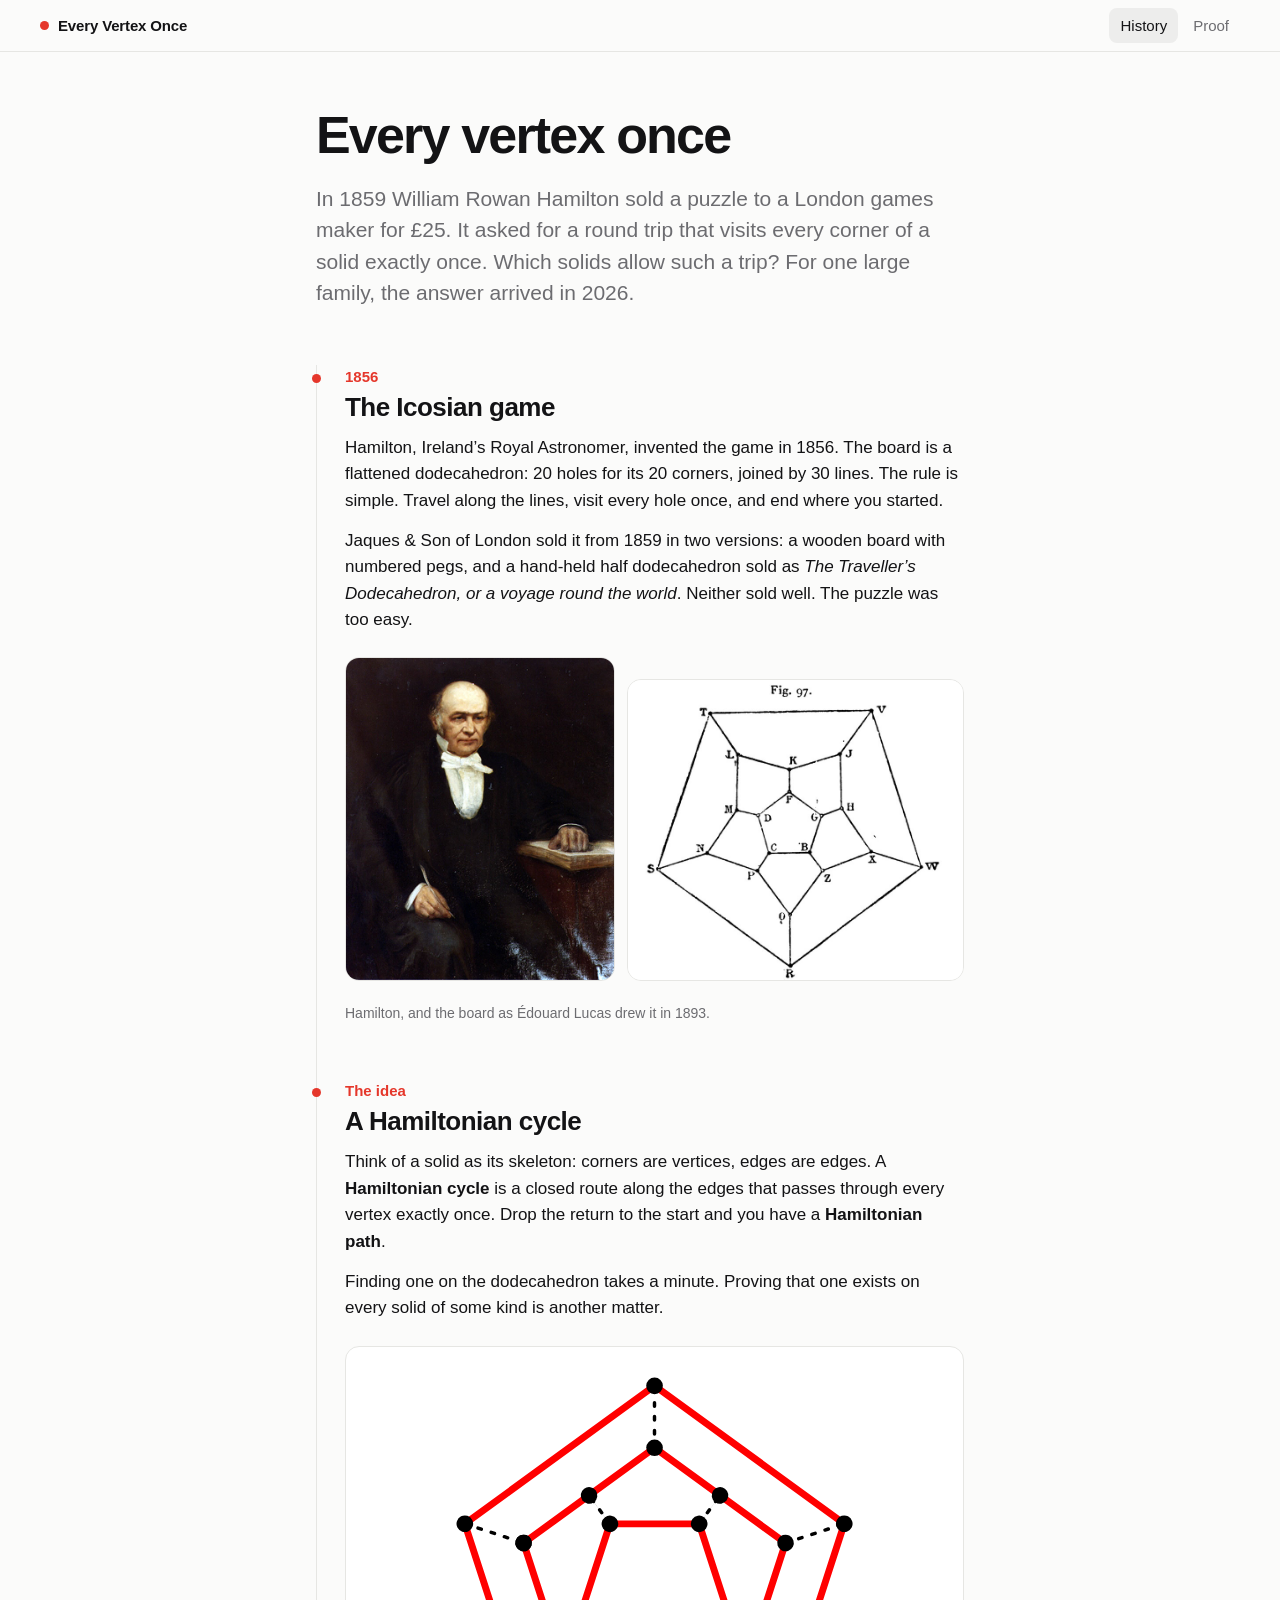
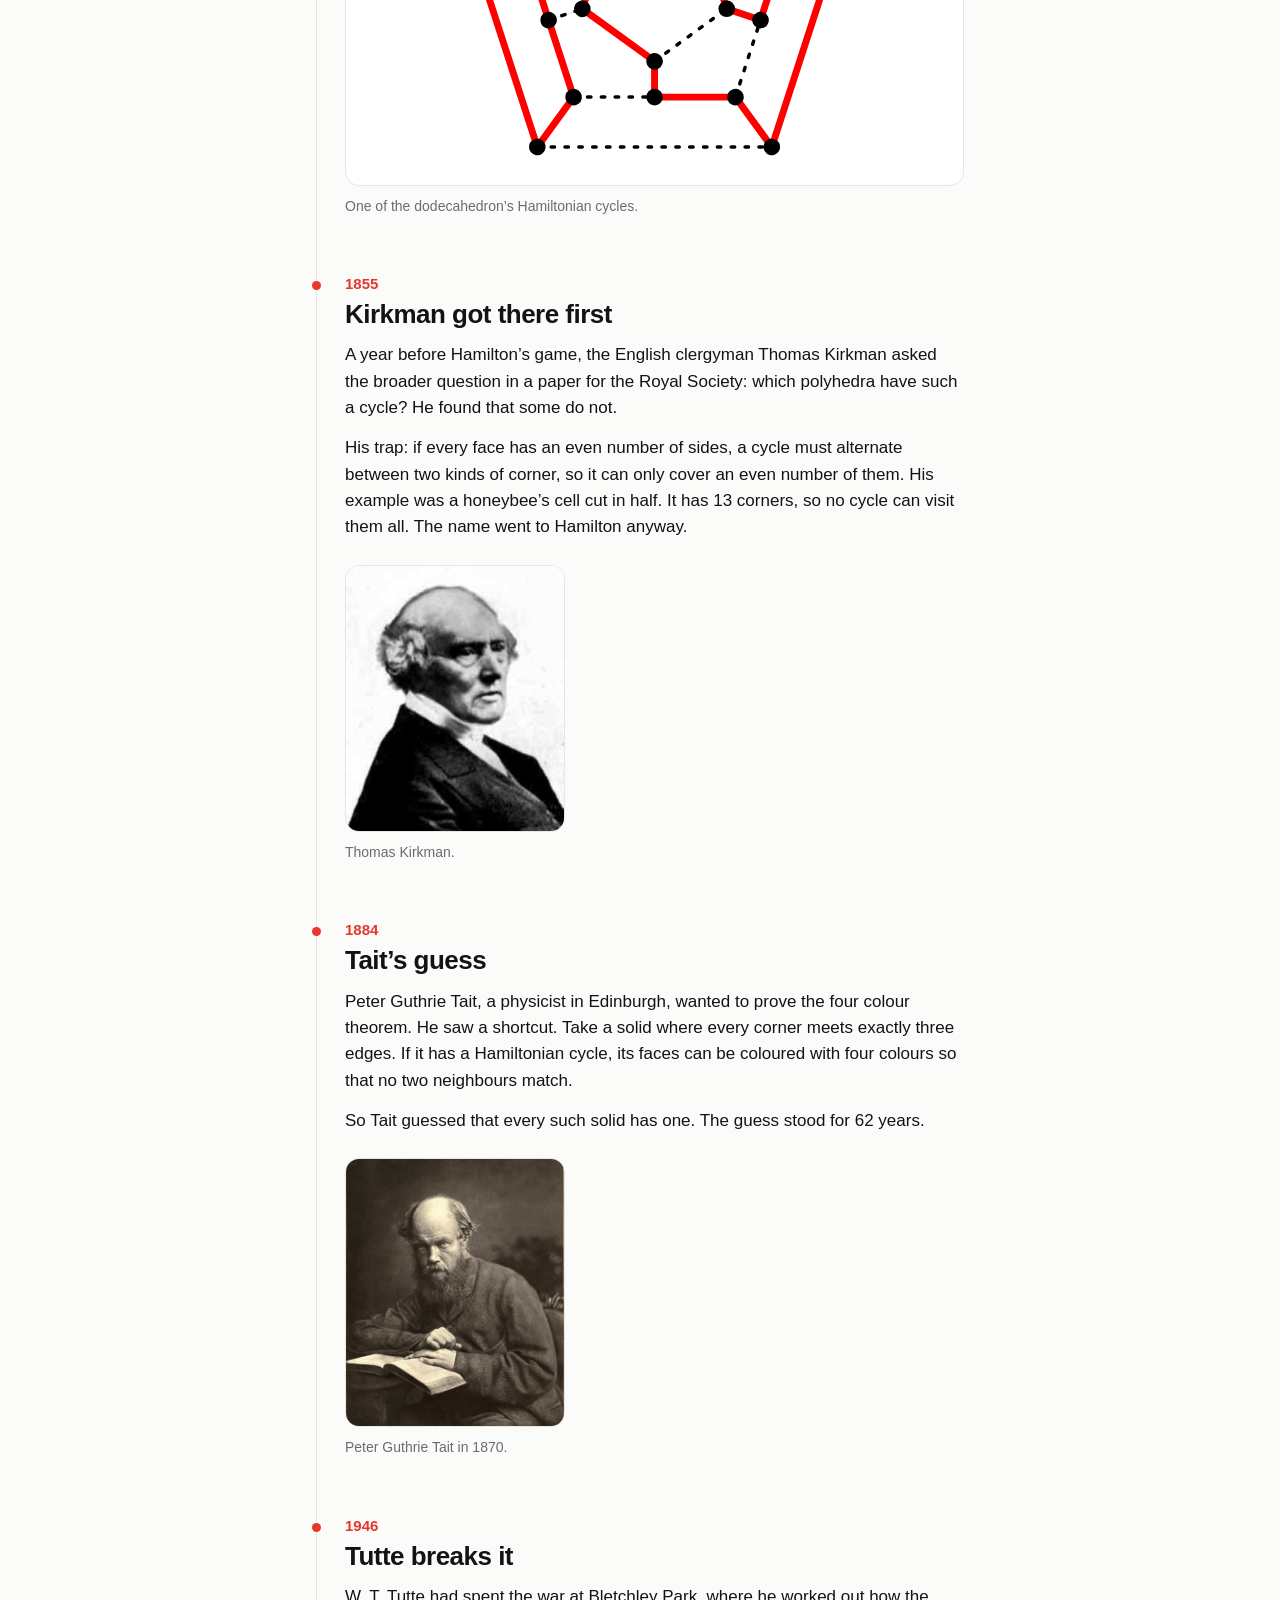
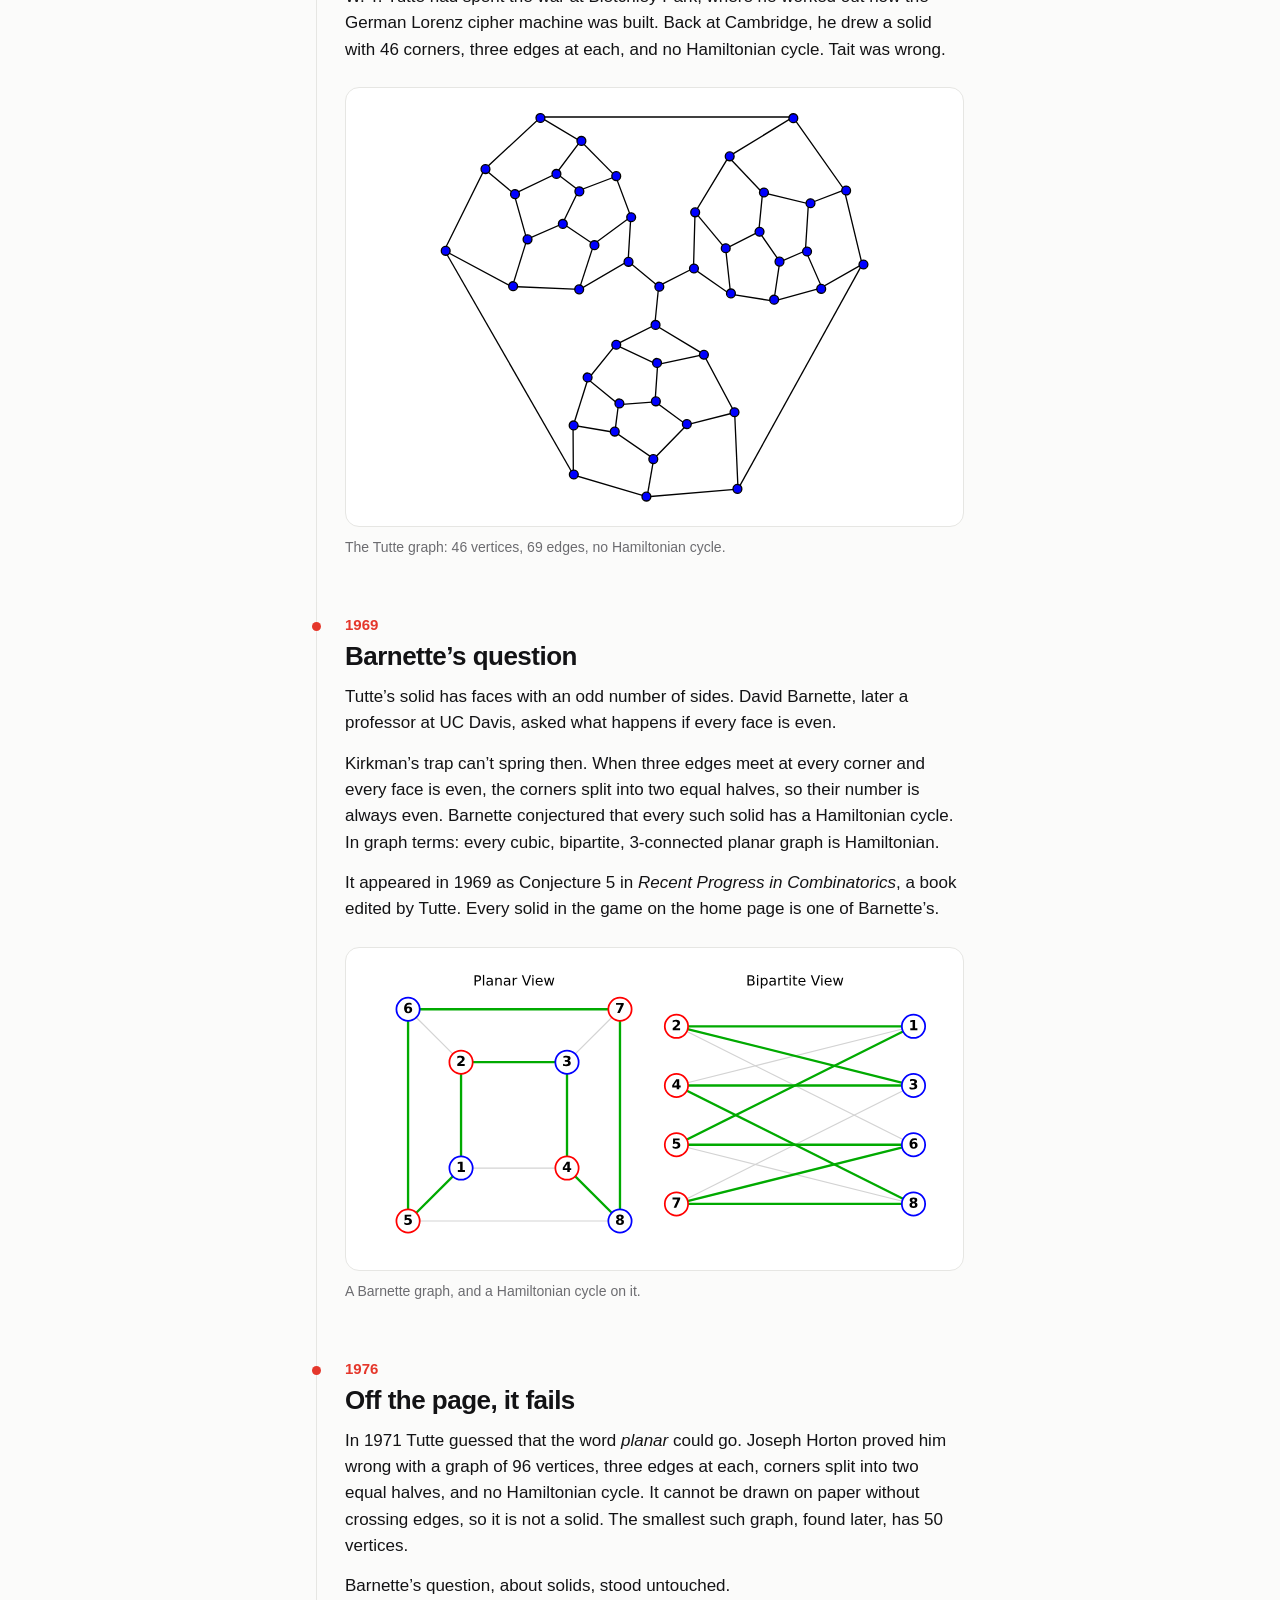
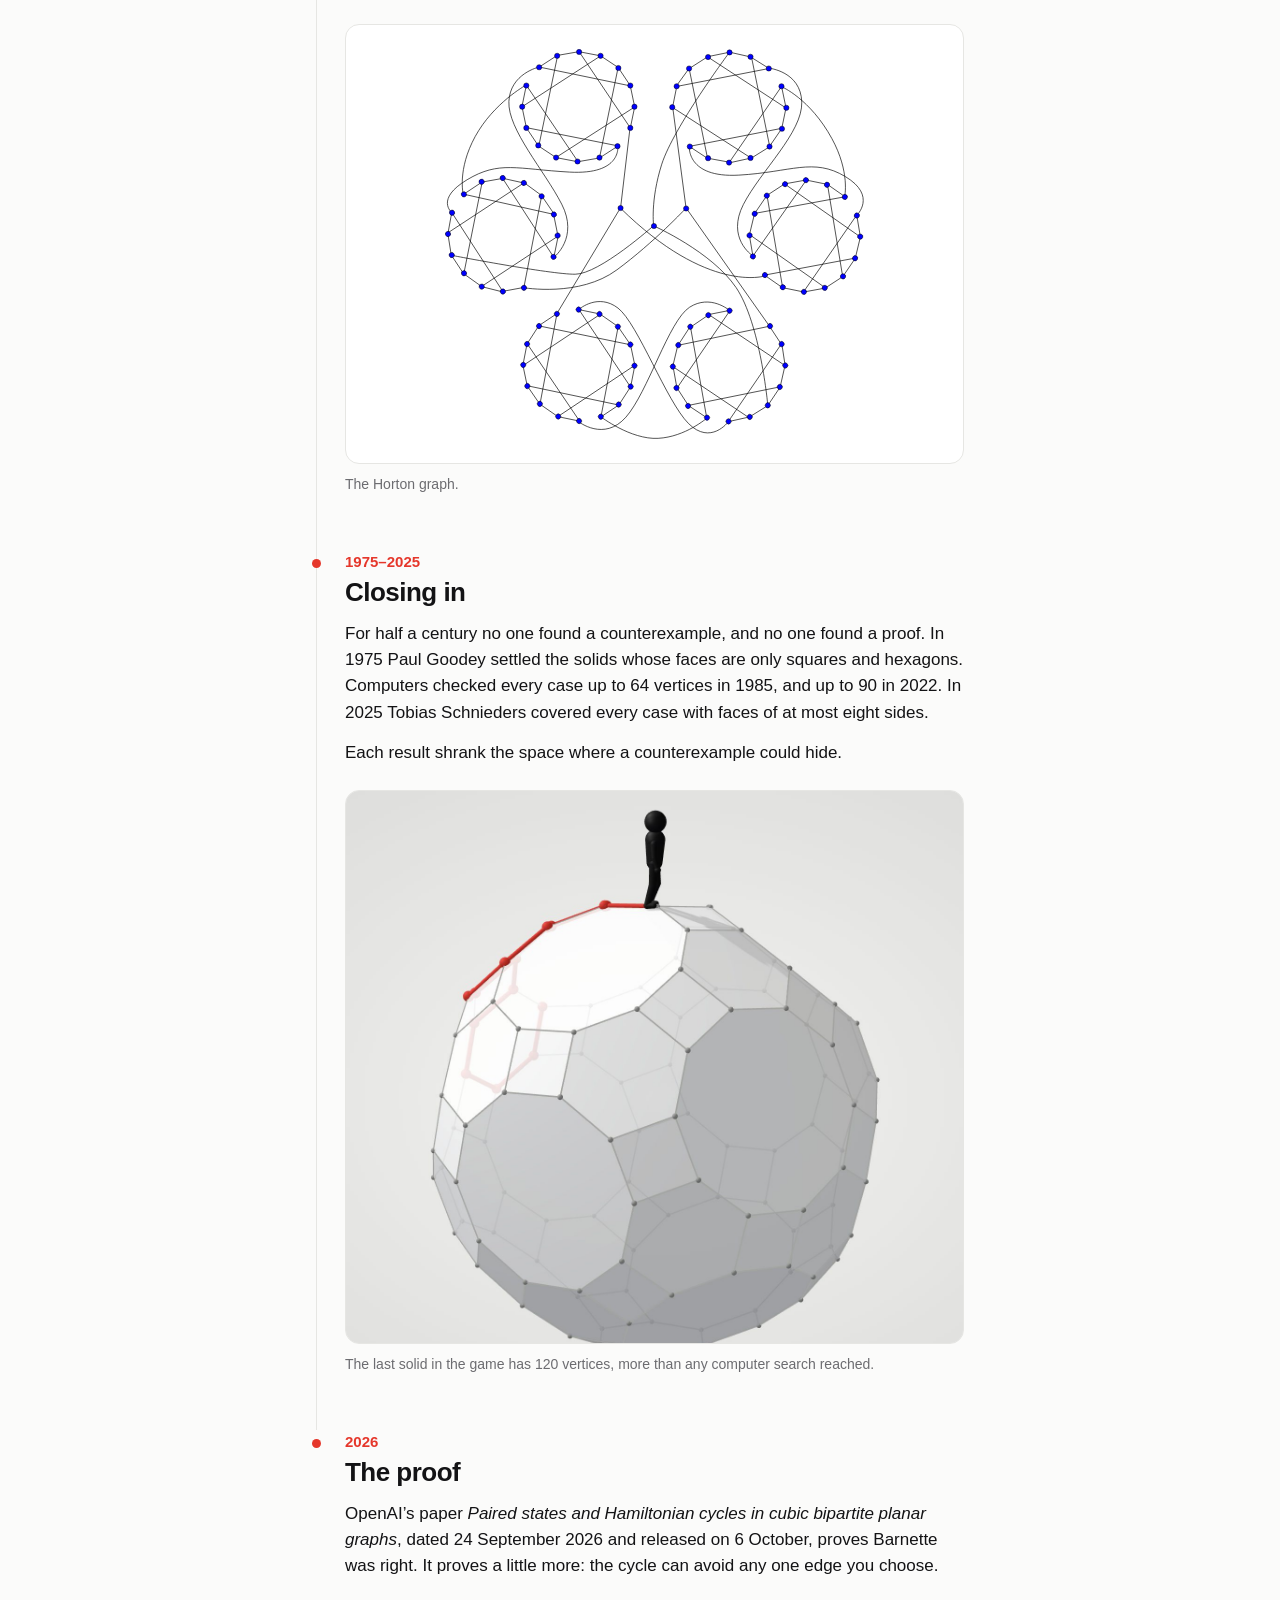
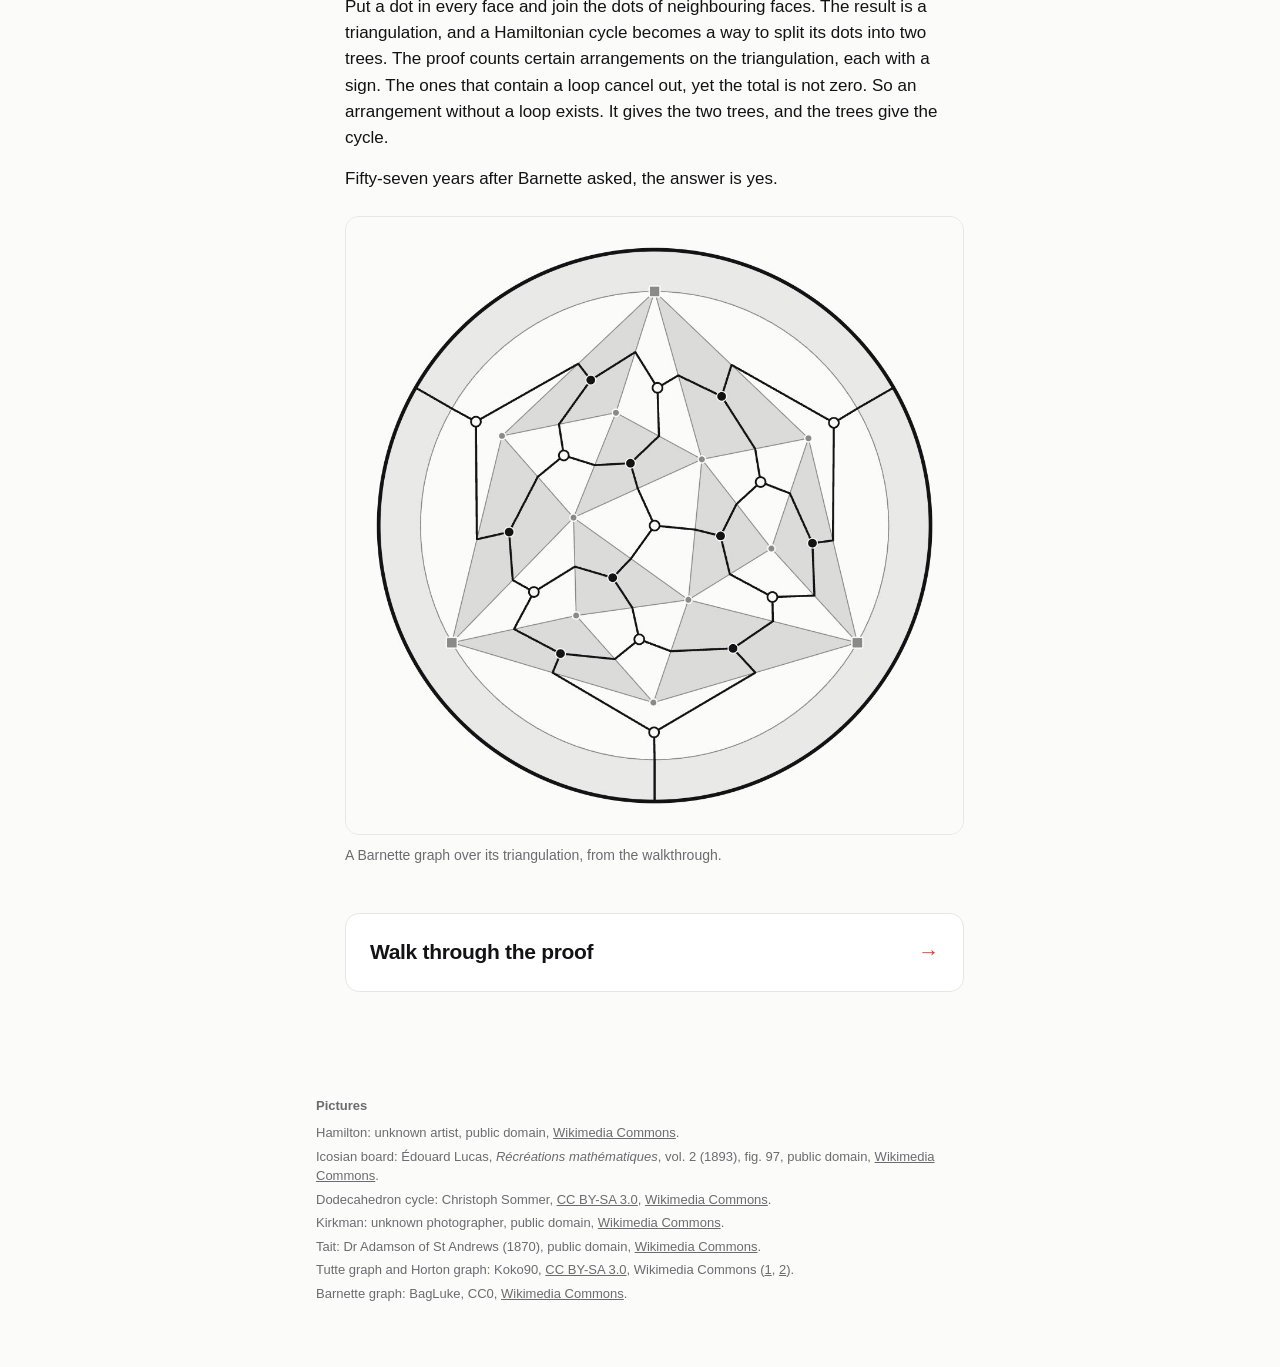
==== history.html @ c7677657 "Every Vertex Once: game, history and proof walkthrough" ====
<!DOCTYPE html>
<html lang="en">
<head>
<meta charset="utf-8">
<meta name="viewport" content="width=device-width, initial-scale=1">
<title>History · Every Vertex Once</title>
<link rel="icon" href="data:image/svg+xml,%3Csvg xmlns=%22http://www.w3.org/2000/svg%22 viewBox=%220 0 16 16%22%3E%3Ccircle cx=%228%22 cy=%228%22 r=%226%22 fill=%22%23e5372b%22/%3E%3C/svg%3E">
<link rel="stylesheet" href="site.css">
<style>
  /* One column, read top to bottom: a year, a heading, a few sentences, a picture. */
  article { max-width: 680px; margin: 0 auto; padding: 56px 16px 96px; }
  h1 { margin: 0 0 20px; font-size: clamp(34px, 6vw, 52px); line-height: 1.05; font-weight: 700; letter-spacing: -0.035em; }
  .lede { margin: 0 0 56px; font-size: 21px; line-height: 1.5; color: var(--muted); }
  section { position: relative; padding: 0 0 56px 28px; border-left: 1px solid var(--rule); }
  section::before { content: ""; position: absolute; left: -5px; top: 9px; width: 9px; height: 9px; border-radius: 50%; background: var(--thread); }
  section:last-of-type { border-left-color: transparent; padding-bottom: 8px; }
  time { display: block; margin-bottom: 4px; font-size: 15px; font-weight: 600; color: var(--thread); font-variant-numeric: tabular-nums; }
  h2 { margin: 0 0 12px; font-size: 26px; line-height: 1.2; font-weight: 650; letter-spacing: -0.02em; }
  p { margin: 0 0 14px; }
  em { font-style: italic; }
  figure { margin: 24px 0 0; }
  figure img { display: block; width: 100%; height: auto; border-radius: var(--radius); background: var(--card); border: 1px solid var(--rule); }
  figure img.drawing { padding: 24px; max-height: 440px; object-fit: contain; }
  @media (prefers-color-scheme: dark) { :root:not([data-theme="light"]) figure img.drawing { background: #f3f3f2; } }
  :root[data-theme="dark"] figure img.drawing { background: #f3f3f2; }
  figure.pair { display: grid; grid-template-columns: 0.8fr 1fr; gap: 12px; align-items: end; }
  figure.pair figcaption { grid-column: 1 / -1; }
  figure.portrait img { width: 220px; }
  figcaption { margin-top: 10px; font-size: 14px; line-height: 1.45; color: var(--muted); }
  .next { display: flex; justify-content: space-between; align-items: center; margin-top: 48px; padding: 22px 24px; font-size: 21px; font-weight: 600; letter-spacing: -0.015em; text-decoration: none; background: var(--card); border: 1px solid var(--rule); border-radius: var(--radius); transition: transform 160ms ease, border-color 160ms ease; }
  .next::after { content: "→"; color: var(--thread); }
  .next:hover { transform: translateY(-2px); border-color: var(--line); }
  footer { max-width: 680px; margin: 0 auto; padding: 0 16px 64px; font-size: 13px; line-height: 1.5; color: var(--muted); }
  footer h3 { margin: 0 0 8px; font-size: 13px; font-weight: 600; }
  footer ul { margin: 0; padding: 0; list-style: none; display: grid; gap: 4px; }
  footer a { color: inherit; }
</style>
</head>
<body>
<header class="sitebar">
  <a class="home" href="./">Every Vertex Once</a>
  <nav><a href="history.html" aria-current="page">History</a><a href="proof.html">Proof</a></nav>
</header>
<article>
<h1>Every vertex once</h1>
<p class="lede">In 1859 William Rowan Hamilton sold a puzzle to a London games maker for £25. It asked for a round trip that visits every corner of a solid exactly once. Which solids allow such a trip? For one large family, the answer arrived in 2026.</p>

<section>
  <time>1856</time>
  <h2>The Icosian game</h2>
  <p>Hamilton, Ireland’s Royal Astronomer, invented the game in 1856. The board is a flattened dodecahedron: 20 holes for its 20 corners, joined by 30 lines. The rule is simple. Travel along the lines, visit every hole once, and end where you started.</p>
  <p>Jaques &amp; Son of London sold it from 1859 in two versions: a wooden board with numbered pegs, and a hand-held half dodecahedron sold as <em>The Traveller’s Dodecahedron, or a voyage round the world</em>. Neither sold well. The puzzle was too easy.</p>
  <figure class="pair">
    <img src="images/hamilton.jpg" width="640" height="768" alt="Painted portrait of William Rowan Hamilton">
    <img src="images/icosian-board-lucas-1893.jpg" width="760" height="680" alt="The Icosian game board: twenty numbered circles joined by lines in the pattern of a flattened dodecahedron">
    <figcaption>Hamilton, and the board as Édouard Lucas drew it in 1893.</figcaption>
  </figure>
</section>

<section>
  <time>The idea</time>
  <h2>A Hamiltonian cycle</h2>
  <p>Think of a solid as its skeleton: corners are vertices, edges are edges. A <strong>Hamiltonian cycle</strong> is a closed route along the edges that passes through every vertex exactly once. Drop the return to the start and you have a <strong>Hamiltonian path</strong>.</p>
  <p>Finding one on the dodecahedron takes a minute. Proving that one exists on every solid of some kind is another matter.</p>
  <figure>
    <img class="drawing" src="images/dodecahedron-hamiltonian-cycle.svg" width="470" height="450" alt="A flattened dodecahedron with a red closed path through all twenty vertices">
    <figcaption>One of the dodecahedron’s Hamiltonian cycles.</figcaption>
  </figure>
</section>

<section>
  <time>1855</time>
  <h2>Kirkman got there first</h2>
  <p>A year before Hamilton’s game, the English clergyman Thomas Kirkman asked the broader question in a paper for the Royal Society: which polyhedra have such a cycle? He found that some do not.</p>
  <p>His trap: if every face has an even number of sides, a cycle must alternate between two kinds of corner, so it can only cover an even number of them. His example was a honeybee’s cell cut in half. It has 13 corners, so no cycle can visit them all. The name went to Hamilton anyway.</p>
  <figure class="portrait">
    <img src="images/kirkman.jpg" width="268" height="326" alt="Photograph of Thomas Kirkman">
    <figcaption>Thomas Kirkman.</figcaption>
  </figure>
</section>

<section>
  <time>1884</time>
  <h2>Tait’s guess</h2>
  <p>Peter Guthrie Tait, a physicist in Edinburgh, wanted to prove the four colour theorem. He saw a shortcut. Take a solid where every corner meets exactly three edges. If it has a Hamiltonian cycle, its faces can be coloured with four colours so that no two neighbours match.</p>
  <p>So Tait guessed that every such solid has one. The guess stood for 62 years.</p>
  <figure class="portrait">
    <img src="images/tait.jpg" width="960" height="1176" alt="Photograph of Peter Guthrie Tait">
    <figcaption>Peter Guthrie Tait in 1870.</figcaption>
  </figure>
</section>

<section>
  <time>1946</time>
  <h2>Tutte breaks it</h2>
  <p>W. T. Tutte had spent the war at Bletchley Park, where he worked out how the German Lorenz cipher machine was built. Back at Cambridge, he drew a solid with 46 corners, three edges at each, and no Hamiltonian cycle. Tait was wrong.</p>
  <figure>
    <img class="drawing" src="images/tutte-graph.svg" width="584" height="530" alt="The Tutte graph: 46 vertices built from three identical pieces">
    <figcaption>The Tutte graph: 46 vertices, 69 edges, no Hamiltonian cycle.</figcaption>
  </figure>
</section>

<section>
  <time>1969</time>
  <h2>Barnette’s question</h2>
  <p>Tutte’s solid has faces with an odd number of sides. David Barnette, later a professor at UC Davis, asked what happens if every face is even.</p>
  <p>Kirkman’s trap can’t spring then. When three edges meet at every corner and every face is even, the corners split into two equal halves, so their number is always even. Barnette conjectured that every such solid has a Hamiltonian cycle. In graph terms: every cubic, bipartite, 3-connected planar graph is Hamiltonian.</p>
  <p>It appeared in 1969 as Conjecture 5 in <em>Recent Progress in Combinatorics</em>, a book edited by Tutte. Every solid in the game on the home page is one of Barnette’s.</p>
  <figure>
    <img class="drawing" src="images/barnette-graph.svg" width="651" height="314" alt="A graph with only even faces drawn twice, the second time with a Hamiltonian cycle highlighted">
    <figcaption>A Barnette graph, and a Hamiltonian cycle on it.</figcaption>
  </figure>
</section>

<section>
  <time>1976</time>
  <h2>Off the page, it fails</h2>
  <p>In 1971 Tutte guessed that the word <em>planar</em> could go. Joseph Horton proved him wrong with a graph of 96 vertices, three edges at each, corners split into two equal halves, and no Hamiltonian cycle. It cannot be drawn on paper without crossing edges, so it is not a solid. The smallest such graph, found later, has 50 vertices.</p>
  <p>Barnette’s question, about solids, stood untouched.</p>
  <figure>
    <img class="drawing" src="images/horton-graph.svg" width="868" height="809" alt="The Horton graph: 96 vertices with many crossing edges">
    <figcaption>The Horton graph.</figcaption>
  </figure>
</section>

<section>
  <time>1975–2025</time>
  <h2>Closing in</h2>
  <p>For half a century no one found a counterexample, and no one found a proof. In 1975 Paul Goodey settled the solids whose faces are only squares and hexagons. Computers checked every case up to 64 vertices in 1985, and up to 90 in 2022. In 2025 Tobias Schnieders covered every case with faces of at most eight sides.</p>
  <p>Each result shrank the space where a counterexample could hide.</p>
  <figure>
    <img src="images/solid-120.jpg" width="1320" height="1180" alt="The truncated icosidodecahedron from the game, with the runner and the first red edges of his cycle">
    <figcaption>The last solid in the game has 120 vertices, more than any computer search reached.</figcaption>
  </figure>
</section>

<section>
  <time>2026</time>
  <h2>The proof</h2>
  <p>OpenAI’s paper <em>Paired states and Hamiltonian cycles in cubic bipartite planar graphs</em>, dated 24 September 2026 and released on 6 October, proves Barnette was right. It proves a little more: the cycle can avoid any one edge you choose.</p>
  <p>Put a dot in every face and join the dots of neighbouring faces. The result is a triangulation, and a Hamiltonian cycle becomes a way to split its dots into two trees. The proof counts certain arrangements on the triangulation, each with a sign. The ones that contain a loop cancel out, yet the total is not zero. So an arrangement without a loop exists. It gives the two trees, and the trees give the cycle.</p>
  <p>Fifty-seven years after Barnette asked, the answer is yes.</p>
  <figure>
    <img src="images/proof-figure.jpg" width="1050" height="1050" alt="A Barnette graph drawn over its dual triangulation, from the proof walkthrough">
    <figcaption>A Barnette graph over its triangulation, from the walkthrough.</figcaption>
  </figure>
  <a class="next" href="proof.html">Walk through the proof</a>
</section>
</article>
<footer>
  <h3>Pictures</h3>
  <ul>
    <li>Hamilton: unknown artist, public domain, <a href="https://commons.wikimedia.org/wiki/File:William_Rowan_Hamilton_painting.jpg">Wikimedia Commons</a>.</li>
    <li>Icosian board: Édouard Lucas, <em>Récréations mathématiques</em>, vol. 2 (1893), fig. 97, public domain, <a href="https://commons.wikimedia.org/wiki/File:Lucas_-_R%C3%A9cr%C3%A9ations_math%C3%A9matiques,_tome_2,_1893.pdf">Wikimedia Commons</a>.</li>
    <li>Dodecahedron cycle: Christoph Sommer, <a href="https://creativecommons.org/licenses/by-sa/3.0/">CC BY-SA 3.0</a>, <a href="https://commons.wikimedia.org/wiki/File:Hamiltonian_path.svg">Wikimedia Commons</a>.</li>
    <li>Kirkman: unknown photographer, public domain, <a href="https://commons.wikimedia.org/wiki/File:Thomas_P_Kirkman.jpg">Wikimedia Commons</a>.</li>
    <li>Tait: Dr Adamson of St Andrews (1870), public domain, <a href="https://commons.wikimedia.org/wiki/File:Tait_Peter_Guthrie_(cropped).jpg">Wikimedia Commons</a>.</li>
    <li>Tutte graph and Horton graph: Koko90, <a href="https://creativecommons.org/licenses/by-sa/3.0/">CC BY-SA 3.0</a>, Wikimedia Commons (<a href="https://commons.wikimedia.org/wiki/File:Tutte_graph.svg">1</a>, <a href="https://commons.wikimedia.org/wiki/File:Horton_graph.svg">2</a>).</li>
    <li>Barnette graph: BagLuke, CC0, <a href="https://commons.wikimedia.org/wiki/File:Barnette%27s_conjecture.svg">Wikimedia Commons</a>.</li>
  </ul>
</footer>
</body>
</html>
---- site.css ----
/* Every Vertex Once: shared tokens, type and the bar at the top of the reading pages.
   The game reads --solid, --line, --ink and --thread to colour its scene. */

:root {
  --ground: #dededc;
  --glow: #f3f3f2;
  --solid: #ffffff;
  --paper: #fbfbfa;
  --card: #ffffff;
  --line: #a4a4a1;
  --rule: #e6e6e3;
  --ink: #131315;
  --muted: #6c6c70;
  --thread: #e5372b;
  --sans: -apple-system, BlinkMacSystemFont, "SF Pro Text", "Inter", "Segoe UI", Roboto, Helvetica, Arial, sans-serif;
  --radius: 14px;
  --radius-s: 8px;
  color-scheme: light;
}
@media (prefers-color-scheme: dark) {
  :root:not([data-theme="light"]) {
    --ground: #0a0a0c; --glow: #1b1b1f; --solid: #3b3b41; --paper: #0e0e10; --card: #18181b;
    --line: #74747c; --rule: #26262a; --ink: #efeeea; --muted: #9d9da3; --thread: #ff4f3d;
    color-scheme: dark;
  }
}
:root[data-theme="dark"] {
  --ground: #0a0a0c; --glow: #1b1b1f; --solid: #3b3b41; --paper: #0e0e10; --card: #18181b;
  --line: #74747c; --rule: #26262a; --ink: #efeeea; --muted: #9d9da3; --thread: #ff4f3d;
  color-scheme: dark;
}

* { box-sizing: border-box; }
html { -webkit-text-size-adjust: 100%; }
body {
  margin: 0; background: var(--paper); color: var(--ink);
  font: 17px/1.55 var(--sans); -webkit-font-smoothing: antialiased; font-feature-settings: "lnum" 1;
}
a { color: inherit; }
:focus-visible { outline: 2px solid var(--thread); outline-offset: 3px; border-radius: 4px; }

/* The bar: home on the left, the two pages on the right. */
.sitebar {
  display: flex; align-items: center; justify-content: space-between; gap: 16px;
  height: 52px; padding: 0 max(16px, calc((100vw - 1240px) / 2 + 20px));
  border-bottom: 1px solid var(--rule); font-size: 15px;
}
.sitebar a { color: inherit; text-decoration: none; }
.sitebar .home { display: inline-flex; align-items: center; gap: 9px; font-weight: 600; letter-spacing: -0.01em; white-space: nowrap; }
.sitebar .home::before { content: ""; width: 9px; height: 9px; border-radius: 50%; background: var(--thread); }
.sitebar nav { display: flex; gap: 4px; }
.sitebar nav a { padding: 6px 11px; border-radius: var(--radius-s); color: var(--muted); white-space: nowrap; }
.sitebar nav a:hover { color: var(--ink); }
.sitebar nav a[aria-current="page"] { color: var(--ink); background: color-mix(in srgb, var(--ink) 6%, transparent); }
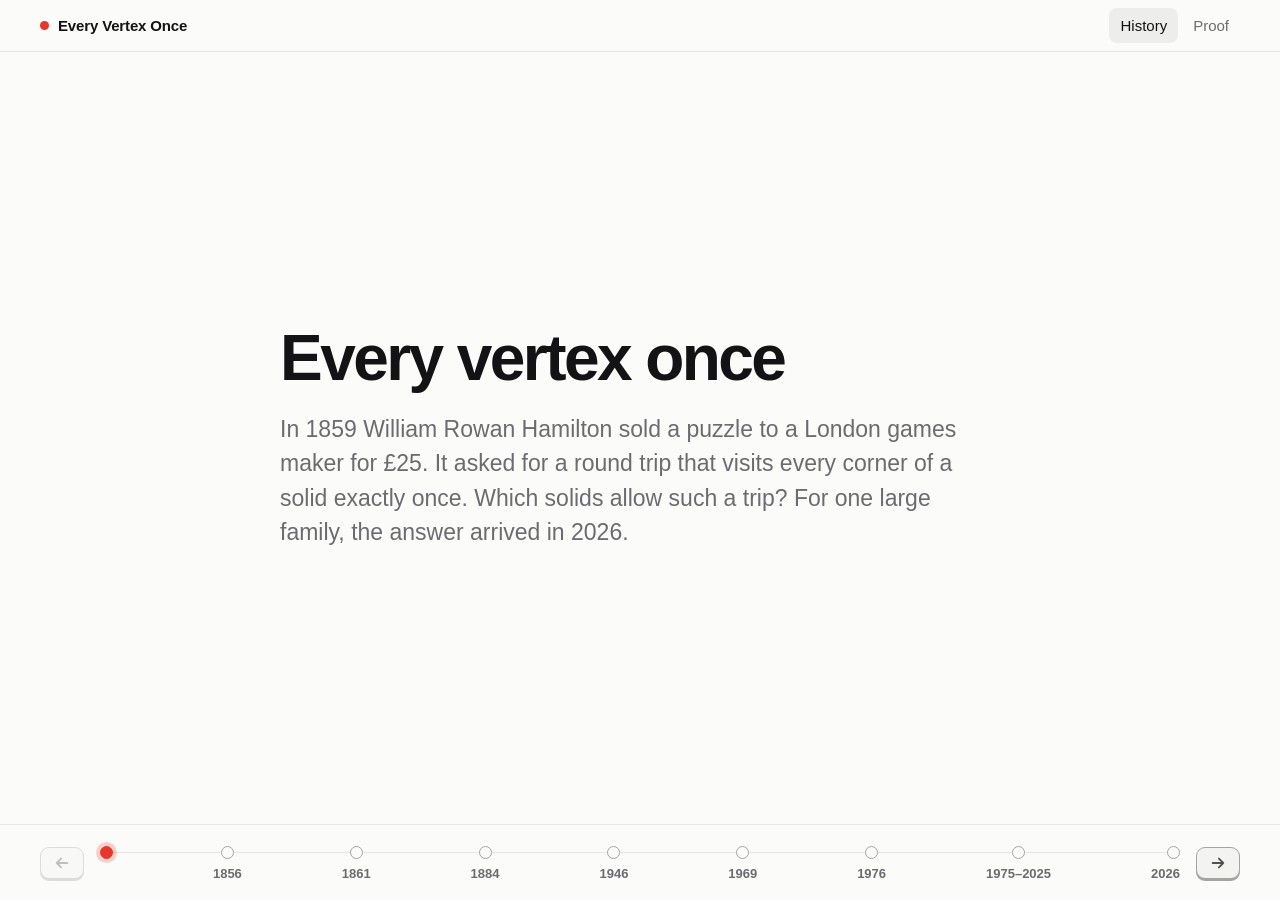
==== commit c80539fb: "Fit every page on one screen; history as a timeline; quieter walkthrough" ====
--- a/history.html
+++ b/history.html
@@ -7,33 +7,77 @@
 <link rel="icon" href="data:image/svg+xml,%3Csvg xmlns=%22http://www.w3.org/2000/svg%22 viewBox=%220 0 16 16%22%3E%3Ccircle cx=%228%22 cy=%228%22 r=%226%22 fill=%22%23e5372b%22/%3E%3C/svg%3E">
 <link rel="stylesheet" href="site.css">
 <style>
-  /* One column, read top to bottom: a year, a heading, a few sentences, a picture. */
-  article { max-width: 680px; margin: 0 auto; padding: 56px 16px 96px; }
-  h1 { margin: 0 0 20px; font-size: clamp(34px, 6vw, 52px); line-height: 1.05; font-weight: 700; letter-spacing: -0.035em; }
-  .lede { margin: 0 0 56px; font-size: 21px; line-height: 1.5; color: var(--muted); }
-  section { position: relative; padding: 0 0 56px 28px; border-left: 1px solid var(--rule); }
-  section::before { content: ""; position: absolute; left: -5px; top: 9px; width: 9px; height: 9px; border-radius: 50%; background: var(--thread); }
-  section:last-of-type { border-left-color: transparent; padding-bottom: 8px; }
-  time { display: block; margin-bottom: 4px; font-size: 15px; font-weight: 600; color: var(--thread); font-variant-numeric: tabular-nums; }
-  h2 { margin: 0 0 12px; font-size: 26px; line-height: 1.2; font-weight: 650; letter-spacing: -0.02em; }
-  p { margin: 0 0 14px; }
-  em { font-style: italic; }
-  figure { margin: 24px 0 0; }
-  figure img { display: block; width: 100%; height: auto; border-radius: var(--radius); background: var(--card); border: 1px solid var(--rule); }
-  figure img.drawing { padding: 24px; max-height: 440px; object-fit: contain; }
-  @media (prefers-color-scheme: dark) { :root:not([data-theme="light"]) figure img.drawing { background: #f3f3f2; } }
-  :root[data-theme="dark"] figure img.drawing { background: #f3f3f2; }
-  figure.pair { display: grid; grid-template-columns: 0.8fr 1fr; gap: 12px; align-items: end; }
-  figure.pair figcaption { grid-column: 1 / -1; }
-  figure.portrait img { width: 220px; }
-  figcaption { margin-top: 10px; font-size: 14px; line-height: 1.45; color: var(--muted); }
-  .next { display: flex; justify-content: space-between; align-items: center; margin-top: 48px; padding: 22px 24px; font-size: 21px; font-weight: 600; letter-spacing: -0.015em; text-decoration: none; background: var(--card); border: 1px solid var(--rule); border-radius: var(--radius); transition: transform 160ms ease, border-color 160ms ease; }
+  /* One screen: a row of slides you move through, and a rail of years that follows. */
+  html, body { height: 100%; }
+  body { display: flex; flex-direction: column; overflow: hidden; }
+
+  .track { flex: 1; min-height: 0; display: flex; overflow-x: auto; overflow-y: hidden; scroll-snap-type: x mandatory; scrollbar-width: none; overscroll-behavior-x: contain; }
+  .track::-webkit-scrollbar { display: none; }
+  .slide {
+    flex: 0 0 100%; scroll-snap-align: start; scroll-snap-stop: always; overflow-y: auto;
+    display: grid; grid-template-columns: minmax(0, 460px) minmax(0, 1fr); gap: 56px; align-items: center;
+    padding: 32px max(24px, calc((100vw - 1240px) / 2 + 20px));
+  }
+  .slide.open { grid-template-columns: minmax(0, 720px); justify-content: center; }
+
+  h1 { margin: 0 0 20px; font-size: clamp(40px, 6vw, 64px); line-height: 1.02; font-weight: 700; letter-spacing: -0.04em; }
+  .lede { margin: 0; font-size: clamp(19px, 1.8vw, 23px); line-height: 1.5; color: var(--muted); }
+  time { display: block; margin-bottom: 6px; font-size: 15px; font-weight: 600; color: var(--thread); font-variant-numeric: tabular-nums; }
+  h2 { margin: 0 0 14px; font-size: clamp(26px, 2.6vw, 34px); line-height: 1.15; font-weight: 650; letter-spacing: -0.025em; }
+  p { margin: 0 0 12px; }
+  .next { display: inline-flex; gap: 10px; margin-top: 12px; padding: 12px 18px; font-weight: 600; text-decoration: none; background: var(--card); border: 1px solid var(--rule); border-radius: var(--radius-s); }
   .next::after { content: "→"; color: var(--thread); }
-  .next:hover { transform: translateY(-2px); border-color: var(--line); }
-  footer { max-width: 680px; margin: 0 auto; padding: 0 16px 64px; font-size: 13px; line-height: 1.5; color: var(--muted); }
-  footer h3 { margin: 0 0 8px; font-size: 13px; font-weight: 600; }
-  footer ul { margin: 0; padding: 0; list-style: none; display: grid; gap: 4px; }
-  footer a { color: inherit; }
+  .next:hover { border-color: var(--line); }
+
+  /* Pictures fit the screen; a pair is a portrait and the thing it is known for. */
+  figure { margin: 0; display: flex; flex-direction: column; align-items: center; justify-content: center; min-width: 0; }
+  figure img { display: block; max-width: 100%; max-height: calc(100svh - 280px); width: auto; height: auto; border-radius: var(--radius); background: var(--card); border: 1px solid var(--rule); }
+  .pair { display: flex; gap: 12px; align-items: flex-end; justify-content: center; max-width: 100%; }
+  .pair img { min-width: 0; }
+  .pair img:first-child { max-width: 32%; }
+  .pair img:last-child { max-width: 66%; }
+  img.drawing { padding: 20px; background: #fbfbfa; }
+  figcaption { margin-top: 12px; font-size: 14px; line-height: 1.45; color: var(--muted); text-align: center; max-width: 52ch; }
+  figcaption small { display: block; font-size: 12px; }
+  figcaption a { color: inherit; }
+
+  /* The rail: a dot per slide, filled red up to where you are. */
+  .rail { display: flex; align-items: center; gap: 16px; height: 76px; padding: 0 max(16px, calc((100vw - 1240px) / 2 + 20px)); border-top: 1px solid var(--rule); }
+  .rail ol { position: relative; flex: 1; display: flex; justify-content: space-between; margin: 0; padding: 0; list-style: none; }
+  .rail ol::before, .rail ol::after { content: ""; position: absolute; left: 6px; right: 6px; top: 6px; height: 1px; background: var(--rule); }
+  .rail ol::after { right: auto; width: var(--done, 0); background: var(--thread); transition: width 300ms ease; }
+  .rail li button {
+    position: relative; z-index: 1; display: flex; flex-direction: column; align-items: center; gap: 8px; padding: 0; border: 0; background: none;
+    font: 600 13px/1 var(--sans); color: var(--muted); cursor: pointer; font-variant-numeric: tabular-nums; white-space: nowrap;
+  }
+  .rail li button::before { content: ""; width: 13px; height: 13px; border-radius: 50%; box-sizing: border-box; background: var(--paper); border: 1.5px solid var(--line); transition: background 200ms, border-color 200ms; }
+  .rail li.done button::before { background: var(--thread); border-color: var(--thread); }
+  .rail li button:hover, .rail li button[aria-current] { color: var(--ink); }
+  .rail li button[aria-current]::before { box-shadow: 0 0 0 4px color-mix(in srgb, var(--thread) 22%, transparent); }
+  .rail li:first-child button { align-items: flex-start; }
+  .rail li:last-child button { align-items: flex-end; }
+
+  /* The keys, as in the game. */
+  .key {
+    flex: none; display: grid; place-items: center; width: 44px; height: 32px; padding: 0; cursor: pointer; color: var(--ink);
+    border: 1px solid var(--line); border-radius: 9px; background: var(--glow); box-shadow: 0 2px 0 var(--line);
+    transition: transform 80ms ease-out, box-shadow 80ms ease-out, opacity 150ms;
+  }
+  .key:active { transform: translateY(2px); box-shadow: 0 0 0 var(--line); }
+  .key:disabled { opacity: .35; cursor: default; }
+  .key svg { width: 16px; height: 16px; opacity: .72; }
+
+  /* On a phone: picture above, words below; the rail keeps only the current year. */
+  @media (max-width: 800px) {
+    .slide, .slide.open { grid-template-columns: minmax(0, 1fr); align-content: start; gap: 20px; padding: 20px 16px 28px; }
+    .slide.open { align-content: center; }
+    figure { order: -1; }
+    figure img { max-height: 34svh; }
+    .rail { gap: 10px; height: 64px; }
+    .rail li button { font-size: 0; gap: 0; }
+    .rail li button[aria-current] { font-size: 12px; gap: 6px; }
+  }
+  @media (prefers-reduced-motion: reduce) { .rail ol::after { transition: none; } }
 </style>
 </head>
 <body>
@@ -41,123 +85,197 @@
   <a class="home" href="./">Every Vertex Once</a>
   <nav><a href="history.html" aria-current="page">History</a><a href="proof.html">Proof</a></nav>
 </header>
-<article>
-<h1>Every vertex once</h1>
-<p class="lede">In 1859 William Rowan Hamilton sold a puzzle to a London games maker for £25. It asked for a round trip that visits every corner of a solid exactly once. Which solids allow such a trip? For one large family, the answer arrived in 2026.</p>
-
-<section>
-  <time>1856</time>
-  <h2>The Icosian game</h2>
-  <p>Hamilton, Ireland’s Royal Astronomer, invented the game in 1856. The board is a flattened dodecahedron: 20 holes for its 20 corners, joined by 30 lines. The rule is simple. Travel along the lines, visit every hole once, and end where you started.</p>
-  <p>Jaques &amp; Son of London sold it from 1859 in two versions: a wooden board with numbered pegs, and a hand-held half dodecahedron sold as <em>The Traveller’s Dodecahedron, or a voyage round the world</em>. Neither sold well. The puzzle was too easy.</p>
-  <figure class="pair">
-    <img src="images/hamilton.jpg" width="640" height="768" alt="Painted portrait of William Rowan Hamilton">
-    <img src="images/icosian-board-lucas-1893.jpg" width="760" height="680" alt="The Icosian game board: twenty numbered circles joined by lines in the pattern of a flattened dodecahedron">
-    <figcaption>Hamilton, and the board as Édouard Lucas drew it in 1893.</figcaption>
-  </figure>
-</section>
-
-<section>
-  <time>The idea</time>
-  <h2>A Hamiltonian cycle</h2>
-  <p>Think of a solid as its skeleton: corners are vertices, edges are edges. A <strong>Hamiltonian cycle</strong> is a closed route along the edges that passes through every vertex exactly once. Drop the return to the start and you have a <strong>Hamiltonian path</strong>.</p>
-  <p>Finding one on the dodecahedron takes a minute. Proving that one exists on every solid of some kind is another matter.</p>
-  <figure>
-    <img class="drawing" src="images/dodecahedron-hamiltonian-cycle.svg" width="470" height="450" alt="A flattened dodecahedron with a red closed path through all twenty vertices">
-    <figcaption>One of the dodecahedron’s Hamiltonian cycles.</figcaption>
-  </figure>
-</section>
-
-<section>
-  <time>1855</time>
-  <h2>Kirkman got there first</h2>
-  <p>A year before Hamilton’s game, the English clergyman Thomas Kirkman asked the broader question in a paper for the Royal Society: which polyhedra have such a cycle? He found that some do not.</p>
-  <p>His trap: if every face has an even number of sides, a cycle must alternate between two kinds of corner, so it can only cover an even number of them. His example was a honeybee’s cell cut in half. It has 13 corners, so no cycle can visit them all. The name went to Hamilton anyway.</p>
-  <figure class="portrait">
-    <img src="images/kirkman.jpg" width="268" height="326" alt="Photograph of Thomas Kirkman">
-    <figcaption>Thomas Kirkman.</figcaption>
-  </figure>
-</section>
-
-<section>
-  <time>1884</time>
-  <h2>Tait’s guess</h2>
-  <p>Peter Guthrie Tait, a physicist in Edinburgh, wanted to prove the four colour theorem. He saw a shortcut. Take a solid where every corner meets exactly three edges. If it has a Hamiltonian cycle, its faces can be coloured with four colours so that no two neighbours match.</p>
-  <p>So Tait guessed that every such solid has one. The guess stood for 62 years.</p>
-  <figure class="portrait">
-    <img src="images/tait.jpg" width="960" height="1176" alt="Photograph of Peter Guthrie Tait">
-    <figcaption>Peter Guthrie Tait in 1870.</figcaption>
-  </figure>
-</section>
-
-<section>
-  <time>1946</time>
-  <h2>Tutte breaks it</h2>
-  <p>W. T. Tutte had spent the war at Bletchley Park, where he worked out how the German Lorenz cipher machine was built. Back at Cambridge, he drew a solid with 46 corners, three edges at each, and no Hamiltonian cycle. Tait was wrong.</p>
-  <figure>
-    <img class="drawing" src="images/tutte-graph.svg" width="584" height="530" alt="The Tutte graph: 46 vertices built from three identical pieces">
-    <figcaption>The Tutte graph: 46 vertices, 69 edges, no Hamiltonian cycle.</figcaption>
-  </figure>
-</section>
-
-<section>
-  <time>1969</time>
-  <h2>Barnette’s question</h2>
-  <p>Tutte’s solid has faces with an odd number of sides. David Barnette, later a professor at UC Davis, asked what happens if every face is even.</p>
-  <p>Kirkman’s trap can’t spring then. When three edges meet at every corner and every face is even, the corners split into two equal halves, so their number is always even. Barnette conjectured that every such solid has a Hamiltonian cycle. In graph terms: every cubic, bipartite, 3-connected planar graph is Hamiltonian.</p>
-  <p>It appeared in 1969 as Conjecture 5 in <em>Recent Progress in Combinatorics</em>, a book edited by Tutte. Every solid in the game on the home page is one of Barnette’s.</p>
-  <figure>
-    <img class="drawing" src="images/barnette-graph.svg" width="651" height="314" alt="A graph with only even faces drawn twice, the second time with a Hamiltonian cycle highlighted">
-    <figcaption>A Barnette graph, and a Hamiltonian cycle on it.</figcaption>
-  </figure>
-</section>
-
-<section>
-  <time>1976</time>
-  <h2>Off the page, it fails</h2>
-  <p>In 1971 Tutte guessed that the word <em>planar</em> could go. Joseph Horton proved him wrong with a graph of 96 vertices, three edges at each, corners split into two equal halves, and no Hamiltonian cycle. It cannot be drawn on paper without crossing edges, so it is not a solid. The smallest such graph, found later, has 50 vertices.</p>
-  <p>Barnette’s question, about solids, stood untouched.</p>
-  <figure>
-    <img class="drawing" src="images/horton-graph.svg" width="868" height="809" alt="The Horton graph: 96 vertices with many crossing edges">
-    <figcaption>The Horton graph.</figcaption>
-  </figure>
-</section>
-
-<section>
-  <time>1975–2025</time>
-  <h2>Closing in</h2>
-  <p>For half a century no one found a counterexample, and no one found a proof. In 1975 Paul Goodey settled the solids whose faces are only squares and hexagons. Computers checked every case up to 64 vertices in 1985, and up to 90 in 2022. In 2025 Tobias Schnieders covered every case with faces of at most eight sides.</p>
-  <p>Each result shrank the space where a counterexample could hide.</p>
-  <figure>
-    <img src="images/solid-120.jpg" width="1320" height="1180" alt="The truncated icosidodecahedron from the game, with the runner and the first red edges of his cycle">
-    <figcaption>The last solid in the game has 120 vertices, more than any computer search reached.</figcaption>
-  </figure>
-</section>
-
-<section>
-  <time>2026</time>
-  <h2>The proof</h2>
-  <p>OpenAI’s paper <em>Paired states and Hamiltonian cycles in cubic bipartite planar graphs</em>, dated 24 September 2026 and released on 6 October, proves Barnette was right. It proves a little more: the cycle can avoid any one edge you choose.</p>
-  <p>Put a dot in every face and join the dots of neighbouring faces. The result is a triangulation, and a Hamiltonian cycle becomes a way to split its dots into two trees. The proof counts certain arrangements on the triangulation, each with a sign. The ones that contain a loop cancel out, yet the total is not zero. So an arrangement without a loop exists. It gives the two trees, and the trees give the cycle.</p>
-  <p>Fifty-seven years after Barnette asked, the answer is yes.</p>
-  <figure>
-    <img src="images/proof-figure.jpg" width="1050" height="1050" alt="A Barnette graph drawn over its dual triangulation, from the proof walkthrough">
-    <figcaption>A Barnette graph over its triangulation, from the walkthrough.</figcaption>
-  </figure>
-  <a class="next" href="proof.html">Walk through the proof</a>
-</section>
-</article>
-<footer>
-  <h3>Pictures</h3>
-  <ul>
-    <li>Hamilton: unknown artist, public domain, <a href="https://commons.wikimedia.org/wiki/File:William_Rowan_Hamilton_painting.jpg">Wikimedia Commons</a>.</li>
-    <li>Icosian board: Édouard Lucas, <em>Récréations mathématiques</em>, vol. 2 (1893), fig. 97, public domain, <a href="https://commons.wikimedia.org/wiki/File:Lucas_-_R%C3%A9cr%C3%A9ations_math%C3%A9matiques,_tome_2,_1893.pdf">Wikimedia Commons</a>.</li>
-    <li>Dodecahedron cycle: Christoph Sommer, <a href="https://creativecommons.org/licenses/by-sa/3.0/">CC BY-SA 3.0</a>, <a href="https://commons.wikimedia.org/wiki/File:Hamiltonian_path.svg">Wikimedia Commons</a>.</li>
-    <li>Kirkman: unknown photographer, public domain, <a href="https://commons.wikimedia.org/wiki/File:Thomas_P_Kirkman.jpg">Wikimedia Commons</a>.</li>
-    <li>Tait: Dr Adamson of St Andrews (1870), public domain, <a href="https://commons.wikimedia.org/wiki/File:Tait_Peter_Guthrie_(cropped).jpg">Wikimedia Commons</a>.</li>
-    <li>Tutte graph and Horton graph: Koko90, <a href="https://creativecommons.org/licenses/by-sa/3.0/">CC BY-SA 3.0</a>, Wikimedia Commons (<a href="https://commons.wikimedia.org/wiki/File:Tutte_graph.svg">1</a>, <a href="https://commons.wikimedia.org/wiki/File:Horton_graph.svg">2</a>).</li>
-    <li>Barnette graph: BagLuke, CC0, <a href="https://commons.wikimedia.org/wiki/File:Barnette%27s_conjecture.svg">Wikimedia Commons</a>.</li>
-  </ul>
-</footer>
+
+<main class="track">
+  <section class="slide open" id="start" data-label="" aria-label="Start">
+    <div>
+      <h1>Every vertex once</h1>
+      <p class="lede">In 1859 William Rowan Hamilton sold a puzzle to a London games maker for £25. It asked for a round trip that visits every corner of a solid exactly once. Which solids allow such a trip? For one large family, the answer arrived in 2026.</p>
+    </div>
+  </section>
+
+  <section class="slide" id="1856" data-label="1856">
+    <div>
+      <time>1856</time>
+      <h2>The Icosian game</h2>
+      <p>Hamilton, Ireland’s Royal Astronomer, invented the game in 1856. The board is a flattened dodecahedron: 20 holes for its 20 corners, joined by 30 lines. Travel along the lines, visit every hole once, and end where you started. In the two-player version, one player picks the first five stops and the other must finish the trip.</p>
+      <p>Jaques &amp; Son of London sold it from 1859, as a flat board and as a hand-held dome. It sold poorly, because a little trial and error solves it. There is only one route to find: without the labels, every solution is the same cycle, turned or mirrored.</p>
+      <p>Hamilton disagreed and pointed to a colleague who had failed. The writer David Darling suspects Hamilton found it harder than his customers did, because he solved it with algebra instead of trial and error.</p>
+    </div>
+    <figure>
+      <div class="pair">
+        <img src="images/hamilton.jpg" width="640" height="768" alt="Painted portrait of William Rowan Hamilton">
+        <img src="images/icosian-game.jpg" width="600" height="420" alt="A wooden Icosian game board: a flattened dodecahedron with pegs at its twenty corners">
+      </div>
+      <figcaption>Hamilton, and a modern reconstruction of his game at the University of São Paulo.<small>Photo: Alisson Ricardo, exhibit by Estes Objethos Atelier, Matemateca IME-USP, <a href="https://creativecommons.org/licenses/by-sa/4.0/">CC BY-SA 4.0</a></small></figcaption>
+    </figure>
+  </section>
+
+  <section class="slide" id="1861" data-label="1861">
+    <div>
+      <time>1861</time>
+      <h2>Why “Hamiltonian”</h2>
+      <p>A closed route along the edges that passes through every vertex exactly once is now called a <strong>Hamiltonian cycle</strong>. Leave out the return to the start and it is a <strong>Hamiltonian path</strong>.</p>
+      <p>Hamilton was not the first to study them. Knight’s tours, where a chess knight visits every square once, go back to the 9th century in India and in the medieval Islamic world. In England, Thomas Kirkman was studying the same cycles on polyhedra at the same time as Hamilton. Hamilton visited him in 1861 and gave him a copy of the game.</p>
+      <p>Still, the cycles were named after Hamilton, because of the Icosian game.</p>
+    </div>
+    <figure>
+      <div class="pair">
+        <img src="images/kirkman.jpg" width="268" height="326" alt="Photograph of Thomas Kirkman">
+        <img class="drawing" src="images/dodecahedron-hamiltonian-cycle.svg" width="470" height="450" alt="A flattened dodecahedron with a red closed path through all twenty vertices">
+      </div>
+      <figcaption>Thomas Kirkman, and a Hamiltonian cycle on the dodecahedron.<small>Cycle: Christoph Sommer, <a href="https://creativecommons.org/licenses/by-sa/3.0/">CC BY-SA 3.0</a></small></figcaption>
+    </figure>
+  </section>
+
+  <section class="slide" id="1884" data-label="1884">
+    <div>
+      <time>1884</time>
+      <h2>Tait’s guess</h2>
+      <p>Peter Guthrie Tait, a physicist in Edinburgh, wanted to prove the four colour theorem. He saw a shortcut. Take a solid where every corner meets exactly three edges. If it has a Hamiltonian cycle, its faces can be coloured with four colours so that no two neighbours match.</p>
+      <p>So Tait guessed that every such solid has one. The guess stood for 62 years.</p>
+    </div>
+    <figure>
+      <img src="images/tait.jpg" width="960" height="1176" alt="Photograph of Peter Guthrie Tait">
+      <figcaption>Peter Guthrie Tait in 1870.</figcaption>
+    </figure>
+  </section>
+
+  <section class="slide" id="1946" data-label="1946">
+    <div>
+      <time>1946</time>
+      <h2>Tutte breaks it</h2>
+      <p>W. T. Tutte had spent the war at Bletchley Park, where he worked out how the German Lorenz cipher machine was built. Back at Cambridge, he drew a solid with 46 corners, three edges at each, and no Hamiltonian cycle. Tait was wrong.</p>
+    </div>
+    <figure>
+      <img class="drawing" src="images/tutte-graph.svg" width="584" height="530" alt="The Tutte graph: 46 vertices built from three identical pieces">
+      <figcaption>The Tutte graph: 46 vertices, 69 edges, no Hamiltonian cycle.<small>Koko90, <a href="https://creativecommons.org/licenses/by-sa/3.0/">CC BY-SA 3.0</a></small></figcaption>
+    </figure>
+  </section>
+
+  <section class="slide" id="1969" data-label="1969">
+    <div>
+      <time>1969</time>
+      <h2>Barnette’s question</h2>
+      <p>Tutte’s solid has faces with an odd number of sides. David Barnette, later a professor at UC Davis, asked what happens if every face is even.</p>
+      <p>Even faces have a catch, which Kirkman found in 1855: a cycle must then alternate between two kinds of corner, so a solid with an odd number of corners has none. But when three edges meet at every corner, the two kinds come in equal numbers, and the catch disappears.</p>
+      <p>Barnette conjectured that every such solid has a Hamiltonian cycle: every cubic, bipartite, 3-connected planar graph is Hamiltonian. It appeared in 1969 in a book edited by Tutte. Every solid in the game is one of these.</p>
+    </div>
+    <figure>
+      <img class="drawing" src="images/barnette-graph.svg" width="651" height="314" alt="A graph with only even faces drawn twice, the second time with a Hamiltonian cycle highlighted">
+      <figcaption>A Barnette graph, and a Hamiltonian cycle on it.</figcaption>
+    </figure>
+  </section>
+
+  <section class="slide" id="1976" data-label="1976">
+    <div>
+      <time>1976</time>
+      <h2>Off the page, it fails</h2>
+      <p>In 1971 Tutte guessed that the word <em>planar</em> could go. Joseph Horton proved him wrong with a graph of 96 vertices, three edges at each, corners split into two equal halves, and no Hamiltonian cycle. It cannot be drawn without crossing edges, so it is not a solid. The smallest such graph, found later, has 50 vertices.</p>
+      <p>Barnette’s question, about solids, stood untouched.</p>
+    </div>
+    <figure>
+      <img class="drawing" src="images/horton-graph.svg" width="868" height="809" alt="The Horton graph: 96 vertices with many crossing edges">
+      <figcaption>The Horton graph.<small>Koko90, <a href="https://creativecommons.org/licenses/by-sa/3.0/">CC BY-SA 3.0</a></small></figcaption>
+    </figure>
+  </section>
+
+  <section class="slide" id="2025" data-label="1975–2025">
+    <div>
+      <time>1975–2025</time>
+      <h2>Closing in</h2>
+      <p>For half a century no one found a counterexample, and no one found a proof. In 1975 Paul Goodey settled the solids whose faces are only squares and hexagons. Computers checked every case up to 64 vertices in 1985, and up to 90 in 2022. In 2025 Tobias Schnieders covered every case with faces of at most eight sides.</p>
+      <p>Each result shrank the space where a counterexample could hide.</p>
+    </div>
+    <figure>
+      <img src="images/solid-120.jpg" width="1320" height="1180" alt="The truncated icosidodecahedron from the game, with the runner and the first red edges of his cycle">
+      <figcaption>The last solid in the game has 120 vertices, more than any computer search reached.</figcaption>
+    </figure>
+  </section>
+
+  <section class="slide" id="2026" data-label="2026">
+    <div>
+      <time>2026</time>
+      <h2>The proof</h2>
+      <p>OpenAI’s paper <em>Paired states and Hamiltonian cycles in cubic bipartite planar graphs</em>, dated 24 September 2026 and released on 6 October, proves Barnette right, and a little more: the cycle can avoid any one edge you choose.</p>
+      <p>Put a dot in every face and join the dots of neighbouring faces. A Hamiltonian cycle becomes a way to split the dots into two trees. The proof counts certain arrangements on these dots, each with a sign. Those with a loop cancel out, yet the total is not zero. So one without a loop exists. It gives the trees, and the trees give the cycle.</p>
+      <p>Fifty-seven years after Barnette asked, the answer is yes.</p>
+      <a class="next" href="proof.html">Walk through the proof</a>
+    </div>
+    <figure>
+      <img src="images/proof-figure.jpg" width="1050" height="1050" alt="A Barnette graph drawn over its dual triangulation, from the proof walkthrough">
+      <figcaption>A Barnette graph over its triangulation, from the walkthrough.</figcaption>
+    </figure>
+  </section>
+</main>
+
+<nav class="rail" aria-label="Timeline">
+  <button class="key" type="button" data-step="-1" aria-label="Previous">
+    <svg viewBox="0 0 18 18" fill="none" stroke="currentColor" stroke-width="2" stroke-linecap="round" stroke-linejoin="round" aria-hidden="true"><path d="M15 9H3M8 4L3 9l5 5"/></svg>
+  </button>
+  <ol></ol>
+  <button class="key" type="button" data-step="1" aria-label="Next">
+    <svg viewBox="0 0 18 18" fill="none" stroke="currentColor" stroke-width="2" stroke-linecap="round" stroke-linejoin="round" aria-hidden="true"><path d="M3 9h12M10 4l5 5-5 5"/></svg>
+  </button>
+</nav>
+
+<script>
+// The timeline. Slides sit side by side in .track, and the rail is built from them.
+// Move with ← →, the keys, the rail, a swipe or the scroll wheel. The address keeps the slide (#1946).
+const track = document.querySelector('.track'), slides = [...track.children];
+const rail = document.querySelector('.rail ol'), keys = document.querySelectorAll('.key');
+rail.innerHTML = slides.map((s, i) => `<li><button type="button" data-i="${i}" aria-label="${s.getAttribute('aria-label') || s.dataset.label}">${s.dataset.label}</button></li>`).join('');
+const stops = [...rail.querySelectorAll('button')];
+const calm = matchMedia('(prefers-reduced-motion: reduce)').matches;
+let at = -1;
+
+const go = (i, instant) => {
+  i = Math.max(0, Math.min(slides.length - 1, i));
+  track.scrollTo({ left: i * track.clientWidth, behavior: instant || calm ? 'instant' : 'smooth' });
+};
+const show = i => {
+  if (i === at) return;
+  at = i;
+  stops.forEach((b, k) => {
+    b.parentNode.classList.toggle('done', k <= i);
+    k === i ? b.setAttribute('aria-current', 'step') : b.removeAttribute('aria-current');
+  });
+  fill();
+  keys[0].disabled = i === 0;
+  keys[1].disabled = i === slides.length - 1;
+  history.replaceState(null, '', i ? '#' + slides[i].id : location.pathname);
+};
+
+// The red line runs from the first dot to the current one.
+const fill = () => {
+  const b = stops[at], dot = at === 0 ? 6.5 : at === stops.length - 1 ? b.offsetWidth - 6.5 : b.offsetWidth / 2;
+  rail.style.setProperty('--done', b.offsetLeft + dot - 6 + 'px');
+};
+
+track.addEventListener('scroll', () => show(Math.round(track.scrollLeft / track.clientWidth)), { passive: true });
+rail.addEventListener('click', e => { const b = e.target.closest('[data-i]'); if (b) go(+b.dataset.i); });
+keys.forEach(k => k.addEventListener('click', () => go(at + +k.dataset.step)));
+addEventListener('keydown', e => {
+  if (e.metaKey || e.ctrlKey || e.altKey || !['ArrowLeft', 'ArrowRight'].includes(e.key)) return;
+  e.preventDefault();
+  go(at + (e.key === 'ArrowRight' ? 1 : -1));
+});
+
+// A vertical wheel turns one slide per gesture, unless the slide itself has more to scroll.
+let turning = false, quiet;
+track.addEventListener('wheel', e => {
+  if (Math.abs(e.deltaX) >= Math.abs(e.deltaY)) return;
+  const slide = slides[at], down = e.deltaY > 0;
+  if (down ? slide.scrollTop + slide.clientHeight < slide.scrollHeight - 1 : slide.scrollTop > 0) return;
+  e.preventDefault();
+  clearTimeout(quiet), quiet = setTimeout(() => turning = false, 220);
+  if (!turning && Math.abs(e.deltaY) > 4) turning = true, go(at + (down ? 1 : -1));
+}, { passive: false });
+
+addEventListener('resize', () => { go(at, true); fill(); });
+const fromHash = () => Math.max(0, slides.findIndex(s => '#' + s.id === location.hash));
+addEventListener('hashchange', () => go(fromHash()));
+show(fromHash()), go(fromHash(), true);
+</script>
 </body>
 </html>
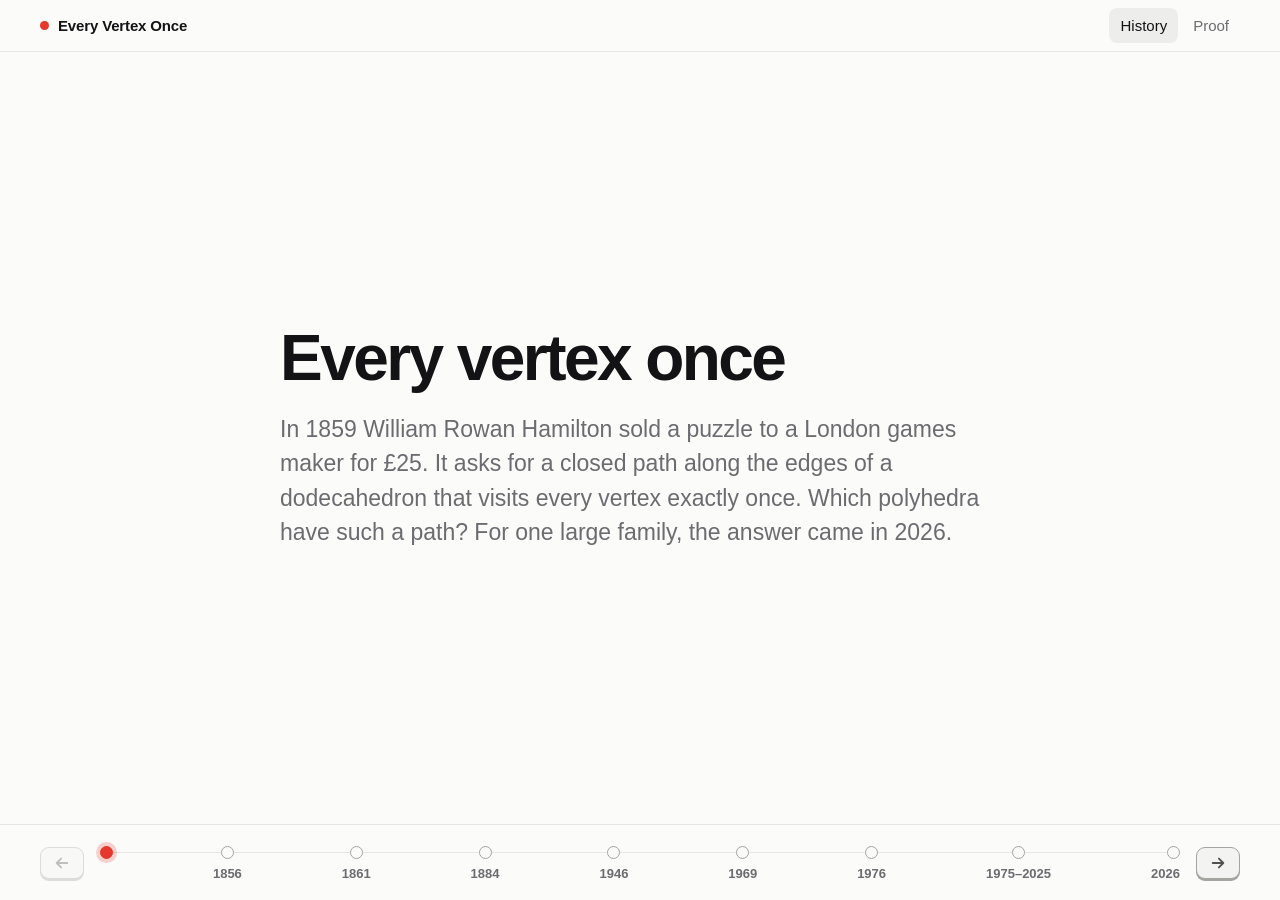
==== commit 365f1d9a: "Walkthrough: fixed-size figure, buttons beside it, references below; history in standard terms" ====
--- a/history.html
+++ b/history.html
@@ -77,6 +77,7 @@
     .rail li button { font-size: 0; gap: 0; }
     .rail li button[aria-current] { font-size: 12px; gap: 6px; }
   }
+  @media (min-width: 801px) and (max-height: 820px) { .slide { font-size: 16px; grid-template-columns: minmax(0, 500px) minmax(0, 1fr); gap: 48px; padding-block: 20px; } h2 { margin-bottom: 10px; } p { margin-bottom: 10px; } }
   @media (prefers-reduced-motion: reduce) { .rail ol::after { transition: none; } }
 </style>
 </head>
@@ -90,7 +91,7 @@
   <section class="slide open" id="start" data-label="" aria-label="Start">
     <div>
       <h1>Every vertex once</h1>
-      <p class="lede">In 1859 William Rowan Hamilton sold a puzzle to a London games maker for £25. It asked for a round trip that visits every corner of a solid exactly once. Which solids allow such a trip? For one large family, the answer arrived in 2026.</p>
+      <p class="lede">In 1859 William Rowan Hamilton sold a puzzle to a London games maker for £25. It asks for a closed path along the edges of a dodecahedron that visits every vertex exactly once. Which polyhedra have such a path? For one large family, the answer came in 2026.</p>
     </div>
   </section>
 
@@ -98,14 +99,13 @@
     <div>
       <time>1856</time>
       <h2>The Icosian game</h2>
-      <p>Hamilton, Ireland’s Royal Astronomer, invented the game in 1856. The board is a flattened dodecahedron: 20 holes for its 20 corners, joined by 30 lines. Travel along the lines, visit every hole once, and end where you started. In the two-player version, one player picks the first five stops and the other must finish the trip.</p>
-      <p>Jaques &amp; Son of London sold it from 1859, as a flat board and as a hand-held dome. It sold poorly, because a little trial and error solves it. There is only one route to find: without the labels, every solution is the same cycle, turned or mirrored.</p>
-      <p>Hamilton disagreed and pointed to a colleague who had failed. The writer David Darling suspects Hamilton found it harder than his customers did, because he solved it with algebra instead of trial and error.</p>
+      <p>Hamilton, the Royal Astronomer of Ireland, invented the game in 1856, while studying the symmetries of the dodecahedron. The board is a dodecahedron drawn flat: 20 holes for its 20 vertices, 30 lines for its 30 edges. The player moves along the edges, visits every vertex exactly once, and returns to the start. In the two-player version, one player chooses the first five vertices and the other must complete the cycle.</p>
+      <p>Jaques &amp; Son of London sold it from 1859, as a flat board and as a hand-held dome. It did not sell well. Trial and error solves it, and there is essentially one solution: up to rotations and reflections of the dodecahedron, all its Hamiltonian cycles are the same. Hamilton insisted it was hard and cited a colleague who had failed. The writer David Darling suggests Hamilton found it harder than his customers did, because he solved it with his theory instead of by trial and error.</p>
     </div>
     <figure>
       <div class="pair">
         <img src="images/hamilton.jpg" width="640" height="768" alt="Painted portrait of William Rowan Hamilton">
-        <img src="images/icosian-game.jpg" width="600" height="420" alt="A wooden Icosian game board: a flattened dodecahedron with pegs at its twenty corners">
+        <img src="images/icosian-game.jpg" width="600" height="420" alt="A wooden Icosian game board: a flattened dodecahedron with pegs at its twenty vertices">
       </div>
       <figcaption>Hamilton, and a modern reconstruction of his game at the University of São Paulo.<small>Photo: Alisson Ricardo, exhibit by Estes Objethos Atelier, Matemateca IME-USP, <a href="https://creativecommons.org/licenses/by-sa/4.0/">CC BY-SA 4.0</a></small></figcaption>
     </figure>
@@ -114,15 +114,15 @@
   <section class="slide" id="1861" data-label="1861">
     <div>
       <time>1861</time>
-      <h2>Why “Hamiltonian”</h2>
-      <p>A closed route along the edges that passes through every vertex exactly once is now called a <strong>Hamiltonian cycle</strong>. Leave out the return to the start and it is a <strong>Hamiltonian path</strong>.</p>
-      <p>Hamilton was not the first to study them. Knight’s tours, where a chess knight visits every square once, go back to the 9th century in India and in the medieval Islamic world. In England, Thomas Kirkman was studying the same cycles on polyhedra at the same time as Hamilton. Hamilton visited him in 1861 and gave him a copy of the game.</p>
-      <p>Still, the cycles were named after Hamilton, because of the Icosian game.</p>
+      <h2>Why the cycles are called Hamiltonian</h2>
+      <p>A <strong>Hamiltonian cycle</strong> in a graph passes through every vertex exactly once and returns to its start. A <strong>Hamiltonian path</strong> passes through every vertex exactly once without returning.</p>
+      <p>Hamilton was not the first to study them. A closed knight’s tour, in which a knight visits every square of a chessboard once and returns to its first square, is a Hamiltonian cycle, and knight’s tours date back to 9th-century India and the medieval Islamic world. Thomas Kirkman studied Hamiltonian cycles on polyhedra at the same time as Hamilton, who visited him in 1861 and gave him a copy of the game. Still, the cycles were named after Hamilton, for the Icosian game.</p>
+      <p>The game became a classic of recreational mathematics, written about by Édouard Lucas, Wilhelm Ahrens and Martin Gardner. Similar puzzles are sold as smartphone apps, and the Maker–Breaker games on Hamiltonian cycles that Václav Chvátal and Paul Erdős introduced in 1978 are still studied.</p>
     </div>
     <figure>
       <div class="pair">
         <img src="images/kirkman.jpg" width="268" height="326" alt="Photograph of Thomas Kirkman">
-        <img class="drawing" src="images/dodecahedron-hamiltonian-cycle.svg" width="470" height="450" alt="A flattened dodecahedron with a red closed path through all twenty vertices">
+        <img class="drawing" src="images/dodecahedron-hamiltonian-cycle.svg" width="470" height="450" alt="The graph of the dodecahedron with a Hamiltonian cycle drawn in red">
       </div>
       <figcaption>Thomas Kirkman, and a Hamiltonian cycle on the dodecahedron.<small>Cycle: Christoph Sommer, <a href="https://creativecommons.org/licenses/by-sa/3.0/">CC BY-SA 3.0</a></small></figcaption>
     </figure>
@@ -131,9 +131,9 @@
   <section class="slide" id="1884" data-label="1884">
     <div>
       <time>1884</time>
-      <h2>Tait’s guess</h2>
-      <p>Peter Guthrie Tait, a physicist in Edinburgh, wanted to prove the four colour theorem. He saw a shortcut. Take a solid where every corner meets exactly three edges. If it has a Hamiltonian cycle, its faces can be coloured with four colours so that no two neighbours match.</p>
-      <p>So Tait guessed that every such solid has one. The guess stood for 62 years.</p>
+      <h2>Tait’s conjecture</h2>
+      <p>Peter Guthrie Tait, a physicist in Edinburgh, was trying to prove the four colour theorem. A polyhedron is <strong>simple</strong> if exactly three edges meet at every vertex. Tait saw that if a simple polyhedron has a Hamiltonian cycle, its faces can be coloured with four colours so that faces sharing an edge get different colours.</p>
+      <p>He conjectured that every simple polyhedron has a Hamiltonian cycle. In graph terms: every cubic, 3‑connected planar graph is Hamiltonian. (By Steinitz’s theorem, the graphs of polyhedra are exactly the 3‑connected planar graphs.) The conjecture stood for 62 years.</p>
     </div>
     <figure>
       <img src="images/tait.jpg" width="960" height="1176" alt="Photograph of Peter Guthrie Tait">
@@ -144,8 +144,8 @@
   <section class="slide" id="1946" data-label="1946">
     <div>
       <time>1946</time>
-      <h2>Tutte breaks it</h2>
-      <p>W. T. Tutte had spent the war at Bletchley Park, where he worked out how the German Lorenz cipher machine was built. Back at Cambridge, he drew a solid with 46 corners, three edges at each, and no Hamiltonian cycle. Tait was wrong.</p>
+      <h2>Tutte’s counterexample</h2>
+      <p>W. T. Tutte spent the Second World War at Bletchley Park, where he worked out the structure of the German Lorenz cipher machine. In 1946, back at Cambridge, he published a cubic, 3‑connected planar graph with 46 vertices and no Hamiltonian cycle. Tait’s conjecture was false.</p>
     </div>
     <figure>
       <img class="drawing" src="images/tutte-graph.svg" width="584" height="530" alt="The Tutte graph: 46 vertices built from three identical pieces">
@@ -156,40 +156,40 @@
   <section class="slide" id="1969" data-label="1969">
     <div>
       <time>1969</time>
-      <h2>Barnette’s question</h2>
-      <p>Tutte’s solid has faces with an odd number of sides. David Barnette, later a professor at UC Davis, asked what happens if every face is even.</p>
-      <p>Even faces have a catch, which Kirkman found in 1855: a cycle must then alternate between two kinds of corner, so a solid with an odd number of corners has none. But when three edges meet at every corner, the two kinds come in equal numbers, and the catch disappears.</p>
-      <p>Barnette conjectured that every such solid has a Hamiltonian cycle: every cubic, bipartite, 3-connected planar graph is Hamiltonian. It appeared in 1969 in a book edited by Tutte. Every solid in the game is one of these.</p>
-    </div>
-    <figure>
-      <img class="drawing" src="images/barnette-graph.svg" width="651" height="314" alt="A graph with only even faces drawn twice, the second time with a Hamiltonian cycle highlighted">
-      <figcaption>A Barnette graph, and a Hamiltonian cycle on it.</figcaption>
+      <h2>Barnette’s conjecture</h2>
+      <p>The Tutte graph has faces with an odd number of edges. David Barnette, later a professor at UC Davis, asked what happens when every face has an even number of edges.</p>
+      <p>Such a graph is <strong>bipartite</strong>: its vertices split into two classes, and every edge joins the two. A cycle then alternates between the classes, so a bipartite graph with an odd number of vertices has no Hamiltonian cycle. Kirkman had pointed this out in 1855. In a cubic bipartite graph, though, the two classes have the same size, so this obstruction never arises.</p>
+      <p>Barnette conjectured that every cubic, bipartite, 3‑connected planar graph is Hamiltonian: every simple polyhedron whose faces all have an even number of edges has a Hamiltonian cycle. It appeared in 1969 in a volume edited by Tutte. Every polyhedron in the game is of this kind.</p>
+    </div>
+    <figure>
+      <img class="drawing" src="images/barnette-graph.svg" width="651" height="314" alt="The graph of the cube drawn twice, as a planar graph and as a bipartite graph, with a Hamiltonian cycle in green">
+      <figcaption>The cube: a cubic, bipartite, 3‑connected planar graph and one of its Hamiltonian cycles.</figcaption>
     </figure>
   </section>
 
   <section class="slide" id="1976" data-label="1976">
     <div>
       <time>1976</time>
-      <h2>Off the page, it fails</h2>
-      <p>In 1971 Tutte guessed that the word <em>planar</em> could go. Joseph Horton proved him wrong with a graph of 96 vertices, three edges at each, corners split into two equal halves, and no Hamiltonian cycle. It cannot be drawn without crossing edges, so it is not a solid. The smallest such graph, found later, has 50 vertices.</p>
-      <p>Barnette’s question, about solids, stood untouched.</p>
+      <h2>Planarity matters</h2>
+      <p>In 1971 Tutte conjectured that planarity is not needed: every cubic, bipartite, 3‑connected graph would be Hamiltonian. Joseph Horton found a counterexample with 96 vertices, published in 1976. It is not planar, so it is not the graph of a polyhedron. The smallest counterexample, found independently by Georges and by Kelmans, has 50 vertices.</p>
+      <p>Barnette’s conjecture, which requires planarity, was untouched.</p>
     </div>
     <figure>
       <img class="drawing" src="images/horton-graph.svg" width="868" height="809" alt="The Horton graph: 96 vertices with many crossing edges">
-      <figcaption>The Horton graph.<small>Koko90, <a href="https://creativecommons.org/licenses/by-sa/3.0/">CC BY-SA 3.0</a></small></figcaption>
+      <figcaption>The Horton graph: cubic, bipartite, 3‑connected, not planar, no Hamiltonian cycle.<small>Koko90, <a href="https://creativecommons.org/licenses/by-sa/3.0/">CC BY-SA 3.0</a></small></figcaption>
     </figure>
   </section>
 
   <section class="slide" id="2025" data-label="1975–2025">
     <div>
       <time>1975–2025</time>
-      <h2>Closing in</h2>
-      <p>For half a century no one found a counterexample, and no one found a proof. In 1975 Paul Goodey settled the solids whose faces are only squares and hexagons. Computers checked every case up to 64 vertices in 1985, and up to 90 in 2022. In 2025 Tobias Schnieders covered every case with faces of at most eight sides.</p>
-      <p>Each result shrank the space where a counterexample could hide.</p>
+      <h2>Partial results</h2>
+      <p>For half a century there was neither a counterexample nor a proof. In 1975 Paul Goodey proved the conjecture when every face is a quadrilateral or a hexagon. Computer searches verified it for every graph with up to 64 vertices in 1985, and up to 90 vertices in 2022. In 2025 Tobias Schnieders proved it when every face has at most eight edges.</p>
+      <p>Each result narrowed the place where a counterexample could hide.</p>
     </div>
     <figure>
       <img src="images/solid-120.jpg" width="1320" height="1180" alt="The truncated icosidodecahedron from the game, with the runner and the first red edges of his cycle">
-      <figcaption>The last solid in the game has 120 vertices, more than any computer search reached.</figcaption>
+      <figcaption>The last polyhedron in the game, the truncated icosidodecahedron, has 120 vertices, more than any computer search has covered.</figcaption>
     </figure>
   </section>
 
@@ -197,14 +197,14 @@
     <div>
       <time>2026</time>
       <h2>The proof</h2>
-      <p>OpenAI’s paper <em>Paired states and Hamiltonian cycles in cubic bipartite planar graphs</em>, dated 24 September 2026 and released on 6 October, proves Barnette right, and a little more: the cycle can avoid any one edge you choose.</p>
-      <p>Put a dot in every face and join the dots of neighbouring faces. A Hamiltonian cycle becomes a way to split the dots into two trees. The proof counts certain arrangements on these dots, each with a sign. Those with a loop cancel out, yet the total is not zero. So one without a loop exists. It gives the trees, and the trees give the cycle.</p>
+      <p>OpenAI’s paper <em>Paired states and Hamiltonian cycles in cubic bipartite planar graphs</em>, dated 24 September 2026 and released on 6 October, proves the conjecture. It proves slightly more: for any edge, there is a Hamiltonian cycle that avoids it.</p>
+      <p>The proof works in the dual graph, a triangulation of the sphere with a vertex for every face. There, a Hamiltonian cycle corresponds to a partition of the vertices into two sets that each induce a tree. The proof counts certain configurations on the triangulation, each with a complex weight. Those that contain a cycle cancel in pairs, yet the total is not zero. So a configuration without a cycle exists, and it gives the two trees.</p>
       <p>Fifty-seven years after Barnette asked, the answer is yes.</p>
       <a class="next" href="proof.html">Walk through the proof</a>
     </div>
     <figure>
-      <img src="images/proof-figure.jpg" width="1050" height="1050" alt="A Barnette graph drawn over its dual triangulation, from the proof walkthrough">
-      <figcaption>A Barnette graph over its triangulation, from the walkthrough.</figcaption>
+      <img src="images/proof-figure.jpg" width="1050" height="1050" alt="A cubic bipartite planar graph drawn over its dual triangulation, from the proof walkthrough">
+      <figcaption>A cubic bipartite planar graph over its dual triangulation, from the walkthrough.</figcaption>
     </figure>
   </section>
 </main>
